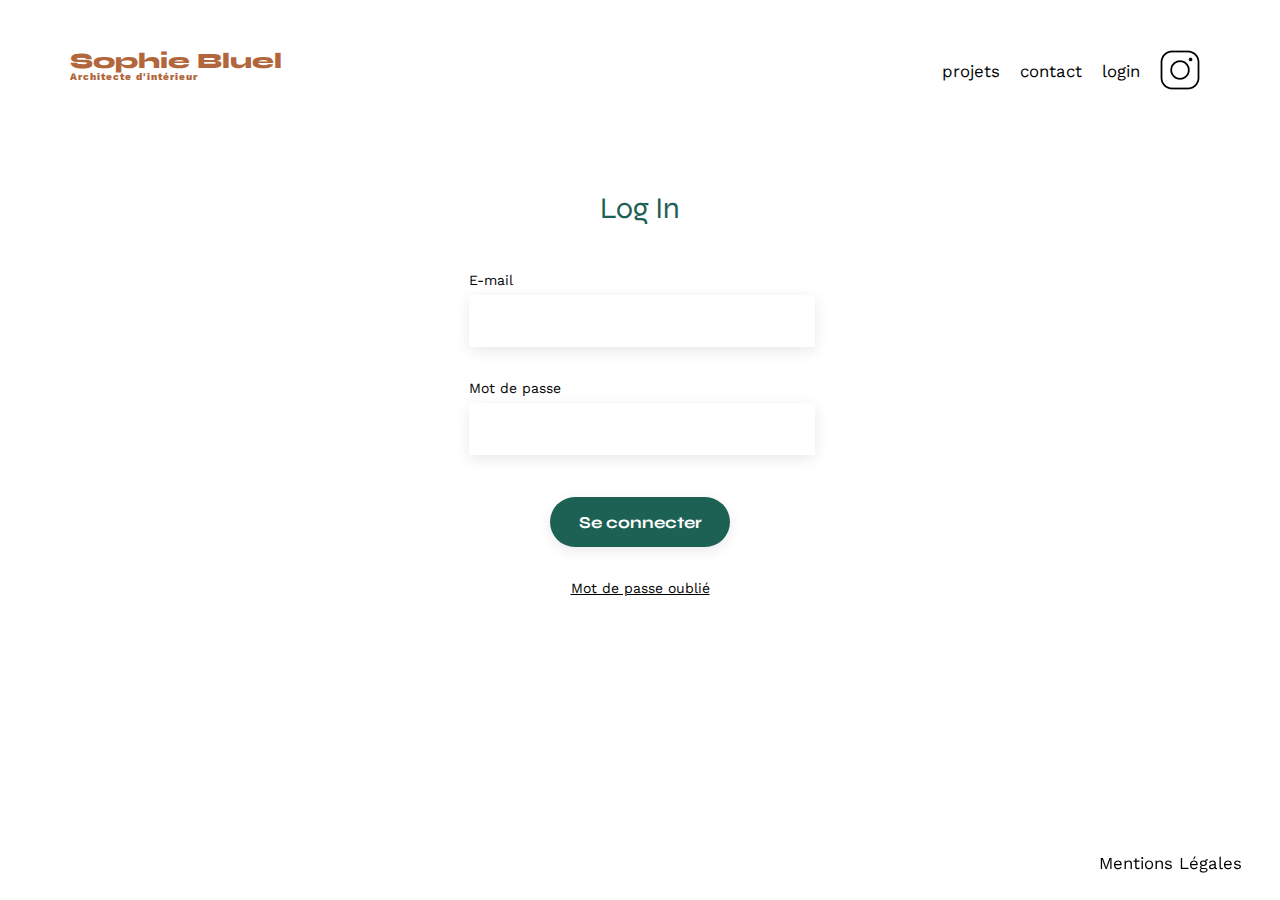
==== FrontEnd/login.html @ 4557e48e "Projets et filtres mis en place" ====
<!DOCTYPE html>
<html lang="en">

<head>
    <meta charset="UTF-8">
    <meta name="viewport" content="width=device-width, initial-scale=1.0">
    <title>Se connecter</title>
    <meta name="viewport" content="width=device-width, initial-scale=1.0">
    <link rel="preconnect" href="https://fonts.googleapis.com">
    <link rel="preconnect" href="https://fonts.gstatic.com" crossorigin>
    <link href="https://fonts.googleapis.com/css2?family=Syne:wght@700;800&family=Work+Sans&display=swap"
        rel="stylesheet">
    <meta name="description" content="">

    <link rel="stylesheet" href="assets/style.css">
</head>

<body>
    <header>
        <h1>Sophie Bluel <span>Architecte d'intérieur</span></h1>
        <nav>
            <ul>
                <li>projets</li>
                <li>contact</li>
                <li><a href=""></a>login</li>
                <li><img src="./assets/icons/instagram.png" alt="Instagram"></li>
            </ul>
        </nav>
    </header>
    <section class="login-container">
        <h3>Log In</h3>
        <form action="">
            <div class="email-container">
                <label for="email">E-mail</label>
                <input type="email" id="email" autocomplete="off">
            </div>
            <div class="password-container">
                <label for="password">Mot de passe</label>
                <input type="password" id="password" autocomplete="off">
            </div>

            <input type="submit" value="Se connecter">
        </form>
        <span>Mot de passe oublié</span>
    </section>
    <footer id="footer-login">
        <nav>
            <ul>
                <li>Mentions Légales</li>
            </ul>
        </nav>
    </footer>

</body>

</html>
---- FrontEnd/assets/style.css ----
/* http://meyerweb.com/eric/tools/css/reset/
   v2.0 | 20110126
   License: none (public domain)
*/

html, body, div, span, applet, object, iframe,
h1, h2, h3, h4, h5, h6, p, blockquote, pre,
a, abbr, acronym, address, big, cite, code,
del, dfn, em, img, ins, kbd, q, s, samp,
small, strike, strong, sub, sup, tt, var,
b, u, i, center,
dl, dt, dd, ol, ul, li,
fieldset, form, label, legend,
table, caption, tbody, tfoot, thead, tr, th, td,
article, aside, canvas, details, embed,
figure, figcaption, footer, header, hgroup,
menu, nav, output, ruby, section, summary,
time, mark, audio, video {
	margin: 0;
	padding: 0;
	border: 0;
	font-size: 100%;
	font: inherit;
	vertical-align: baseline;
}
/* HTML5 display-role reset for older browsers */
article, aside, details, figcaption, figure,
footer, header, hgroup, menu, nav, section {
	display: block;
}
body {
	line-height: 1;
}
ol, ul {
	list-style: none;
}
blockquote, q {
	quotes: none;
}
blockquote:before, blockquote:after,
q:before, q:after {
	content: '';
	content: none;
}
table {
	border-collapse: collapse;
	border-spacing: 0;
}
/** end reset css**/
body {
	max-width: 1140px;
	margin:auto;
	font-family: 'Work Sans' ;
	font-size: 14px;
}
header {
	display: flex;
	justify-content: space-between;
	margin: 50px 0
}
section {
	margin: 50px 0
}

h1{
	display: flex;
	flex-direction: column;
	font-family: 'Syne';
	font-size: 22px;
	font-weight: 800;
	color: #B1663C
}

h1 > span {
	font-family: 'Work Sans';
	font-size:10px;
	letter-spacing: 0.1em;
;
}

h2{
	font-family: 'Syne';
	font-weight: 700;
	font-size: 30px;
	color: #1D6154
}
nav ul {
	display: flex;
	align-items: center;
	list-style-type: none;

}
nav li {
	padding: 0 10px;
	font-size: 1.2em;
}


li:hover {
	color: #B1663C;
}

a {
    color: inherit;
    text-decoration: none;
}

#introduction {
	display: flex;
	align-items: center;
}
#introduction figure {
	flex: 1
}
#introduction img {
	display: block;
	margin: auto;
	width: 80%;
}

#introduction article {
	flex: 1
}
#introduction h2 {
	margin-bottom: 1em;
}

#introduction p {
	margin-bottom: 0.5em;
}
#portfolio h2 {
	text-align: center;
	margin-bottom: 1em;
}
.filter {
	display: flex;
	flex-wrap: wrap;
	justify-content: center;
}
button {
	font-family: 'Syne';
	font-size: 1.2rem;
	font-weight: 700;
	background-color: white;
	color: #1D6154;
	margin : 2em 0.7em;
	min-width: 140px;
	height: 45px;
	border-radius: 60px;
	border: 1px solid #1D6154;
	padding: 0 20px;
	cursor: pointer;
}
.active, .filter button:hover {
	color: white;
	background-color: #1D6154;
}
.gallery {
	width: 100%;
	display: grid;
	grid-template-columns: 1fr 1fr 1fr;
	grid-column-gap: 20px;
	grid-row-gap: 20px;
}

.gallery img {
	width: 100%;

}
#contact {
	width: 50%;
margin: auto;
}
#contact > * {
	text-align: center;

}
#contact h2{
	margin-bottom: 20px;
}
#contact form {
	text-align: left;
	margin-top:30px;
	display: flex;
	flex-direction: column;
}

#contact input {
	height: 50px;
	font-size: 1.2em;
	border: none;
	box-shadow: 0px 4px 14px rgba(0, 0, 0, 0.09);
}
#contact label {
	margin: 2em 0 1em 0;
}
#contact textarea {
	border: none;
	box-shadow: 0px 4px 14px rgba(0, 0, 0, 0.09);
}

input[type="submit"]{
	font-family: 'Syne';
	font-weight: 700;
	color: white;
	background-color: #1D6154;
	margin : 2em auto ;
	width: 180px;
	text-align: center;
	border-radius: 60px ;
}

footer nav ul {
	display: flex;
	justify-content: flex-end;
	margin: 2em
}


/* LOGIN */

.login-container h3 {
	color: #1D6154;
	font-size: 30px;
	font-family: 'Syne';
	text-align: center;
	margin: 100px 0 50px;
}

.login-container {
	width: 30%;
	min-width: 300px;
	margin: auto;
}

.login-container input {
	height: 50px;
	font-size: 1.2em;
	border: none;
	box-shadow: 0px 4px 14px rgba(0, 0, 0, 0.09);
	width: 100%;
	margin: 0.5em 0 2em 0;
}

.login-container input[type="submit"]{
	display: block;
	font-family: 'Syne';
	font-weight: 700;
	color: white;
	background-color: #1D6154;
	margin : 0.5em auto 2em;
	width: 180px;
	text-align: center;
	border-radius: 60px ;
}

.login-container label {
	margin: 2em 0 1em 0;
}

.login-container span {
	text-align: center;
	display: block;
	text-decoration: underline;
	cursor: pointer;
}

#footer-login {
		position: fixed;
		left: 0;
		bottom: 0;
		width: 100%;
}
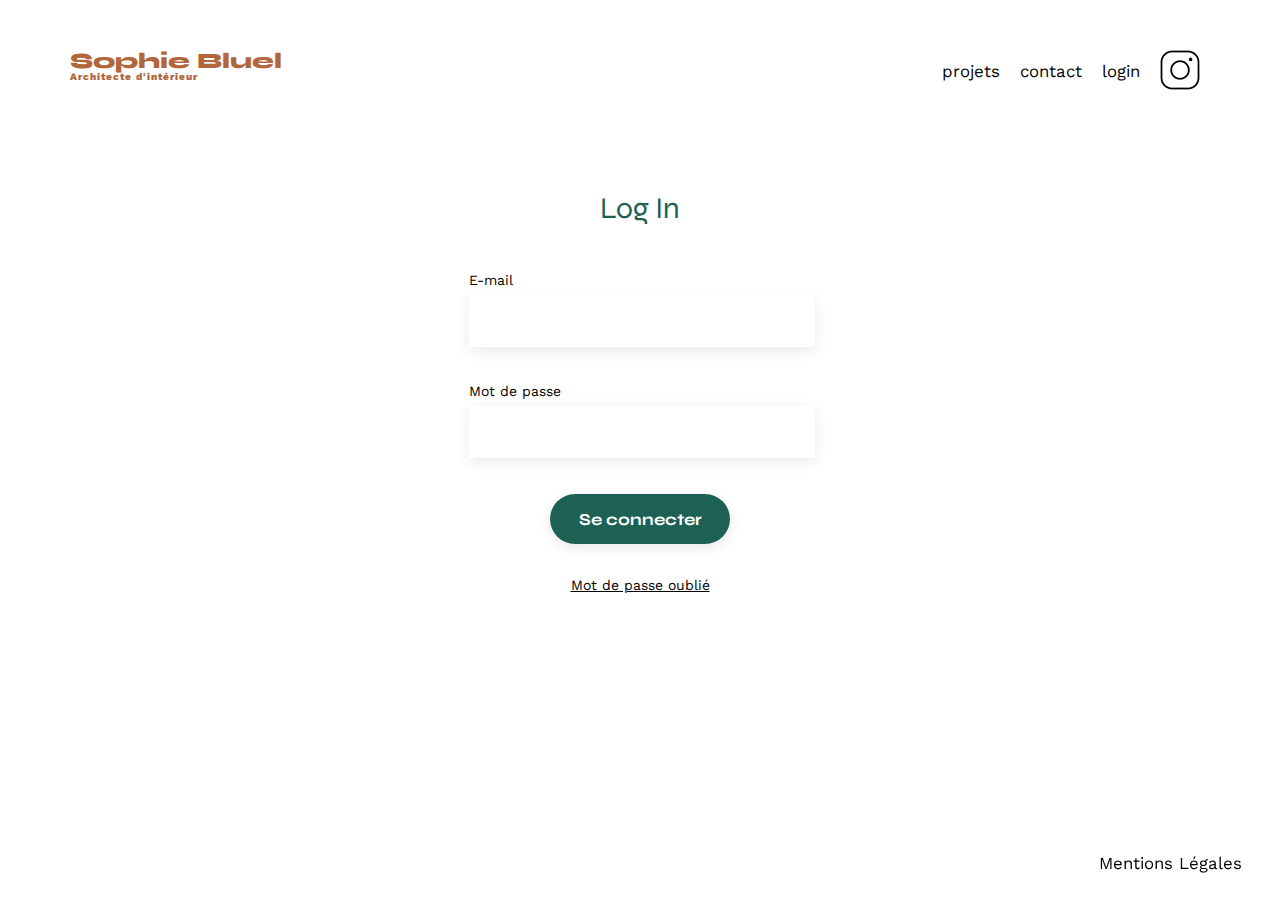
==== commit 392dd7a6: "projet fini" ====
--- a/FrontEnd/login.html
+++ b/FrontEnd/login.html
@@ -13,6 +13,8 @@
     <meta name="description" content="">
 
     <link rel="stylesheet" href="assets/style.css">
+    <link rel="stylesheet" href="./assets/login.css">
+    <script src="javascript/log.js" defer></script>
 </head>
 
 <body>
@@ -20,9 +22,9 @@
         <h1>Sophie Bluel <span>Architecte d'intérieur</span></h1>
         <nav>
             <ul>
-                <li>projets</li>
-                <li>contact</li>
-                <li><a href=""></a>login</li>
+                <li><a href="index.html">projets</a></li>
+                <li><a href="index.html">contact</a></li>
+                <li><a id="liLogin">login</a></li>
                 <li><img src="./assets/icons/instagram.png" alt="Instagram"></li>
             </ul>
         </nav>
@@ -32,16 +34,19 @@
         <form action="">
             <div class="email-container">
                 <label for="email">E-mail</label>
-                <input type="email" id="email" autocomplete="off">
+                <input type="text" id="email" autocomplete="off">
+                <span id="spanEmail">Format de l'email incorrect</span>
             </div>
             <div class="password-container">
                 <label for="password">Mot de passe</label>
                 <input type="password" id="password" autocomplete="off">
+                <span id="spanPassword"></span>
             </div>
+            <span id="spanEmailPassword"></span>
 
             <input type="submit" value="Se connecter">
         </form>
-        <span>Mot de passe oublié</span>
+        <span id="forgetPassword">Mot de passe oublié</span>
     </section>
     <footer id="footer-login">
         <nav>
--- a/FrontEnd/assets/style.css
+++ b/FrontEnd/assets/style.css
@@ -28,6 +28,9 @@
 footer, header, hgroup, menu, nav, section {
 	display: block;
 }
+* {
+    scroll-behavior: smooth;
+}
 body {
 	line-height: 1;
 }
@@ -50,7 +53,7 @@
 body {
 	max-width: 1140px;
 	margin:auto;
-	font-family: 'Work Sans' ;
+	font-family: 'Work Sans';
 	font-size: 14px;
 }
 header {
@@ -98,6 +101,10 @@
 
 li:hover {
 	color: #B1663C;
+}
+
+header li {
+	cursor: pointer;
 }
 
 a {
@@ -208,6 +215,7 @@
 	width: 180px;
 	text-align: center;
 	border-radius: 60px ;
+	cursor: pointer;
 }
 
 footer nav ul {
@@ -216,58 +224,3 @@
 	margin: 2em
 }
 
-
-/* LOGIN */
-
-.login-container h3 {
-	color: #1D6154;
-	font-size: 30px;
-	font-family: 'Syne';
-	text-align: center;
-	margin: 100px 0 50px;
-}
-
-.login-container {
-	width: 30%;
-	min-width: 300px;
-	margin: auto;
-}
-
-.login-container input {
-	height: 50px;
-	font-size: 1.2em;
-	border: none;
-	box-shadow: 0px 4px 14px rgba(0, 0, 0, 0.09);
-	width: 100%;
-	margin: 0.5em 0 2em 0;
-}
-
-.login-container input[type="submit"]{
-	display: block;
-	font-family: 'Syne';
-	font-weight: 700;
-	color: white;
-	background-color: #1D6154;
-	margin : 0.5em auto 2em;
-	width: 180px;
-	text-align: center;
-	border-radius: 60px ;
-}
-
-.login-container label {
-	margin: 2em 0 1em 0;
-}
-
-.login-container span {
-	text-align: center;
-	display: block;
-	text-decoration: underline;
-	cursor: pointer;
-}
-
-#footer-login {
-		position: fixed;
-		left: 0;
-		bottom: 0;
-		width: 100%;
-}--- a/FrontEnd/assets/login.css
+++ b/FrontEnd/assets/login.css
@@ -0,0 +1,68 @@
+/* LOGIN */
+
+.login-container h3 {
+	color: #1D6154;
+	font-size: 30px;
+	font-family: 'Syne';
+	text-align: center;
+	margin: 100px 0 50px;
+}
+
+.login-container {
+	width: 30%;
+	min-width: 300px;
+	margin: auto;
+}
+.login-container form div {
+	margin: 0.5em 0 2em 0;
+}
+
+.login-container input {
+	height: 50px;
+	font-size: 1.2em;
+	border: none;
+	box-shadow: 0px 4px 14px rgba(0, 0, 0, 0.09);
+	width: 100%;
+	margin: 0.5em 0;
+}
+
+.login-container input[type="submit"]{
+	display: block;
+	font-family: 'Syne';
+	font-weight: 700;
+	color: white;
+	background-color: #1D6154;
+	margin : 0.5em auto 2em;
+	width: 180px;
+	text-align: center;
+	border-radius: 60px ;
+}
+
+.login-container label {
+	margin: 2em 0 1em 0;
+}
+
+#spanEmail {
+	display: none;
+	color: red;
+}
+
+#spanPassword, #spanEmailPassword {
+	color: red;
+}
+
+#forgetPassword {
+	text-align: center;
+	display: block;
+	text-decoration: underline;
+	cursor: pointer;
+	color: black;
+}
+
+#footer-login {
+		position: fixed;
+		left: 0;
+		bottom: 0;
+		width: 100%;
+}
+
